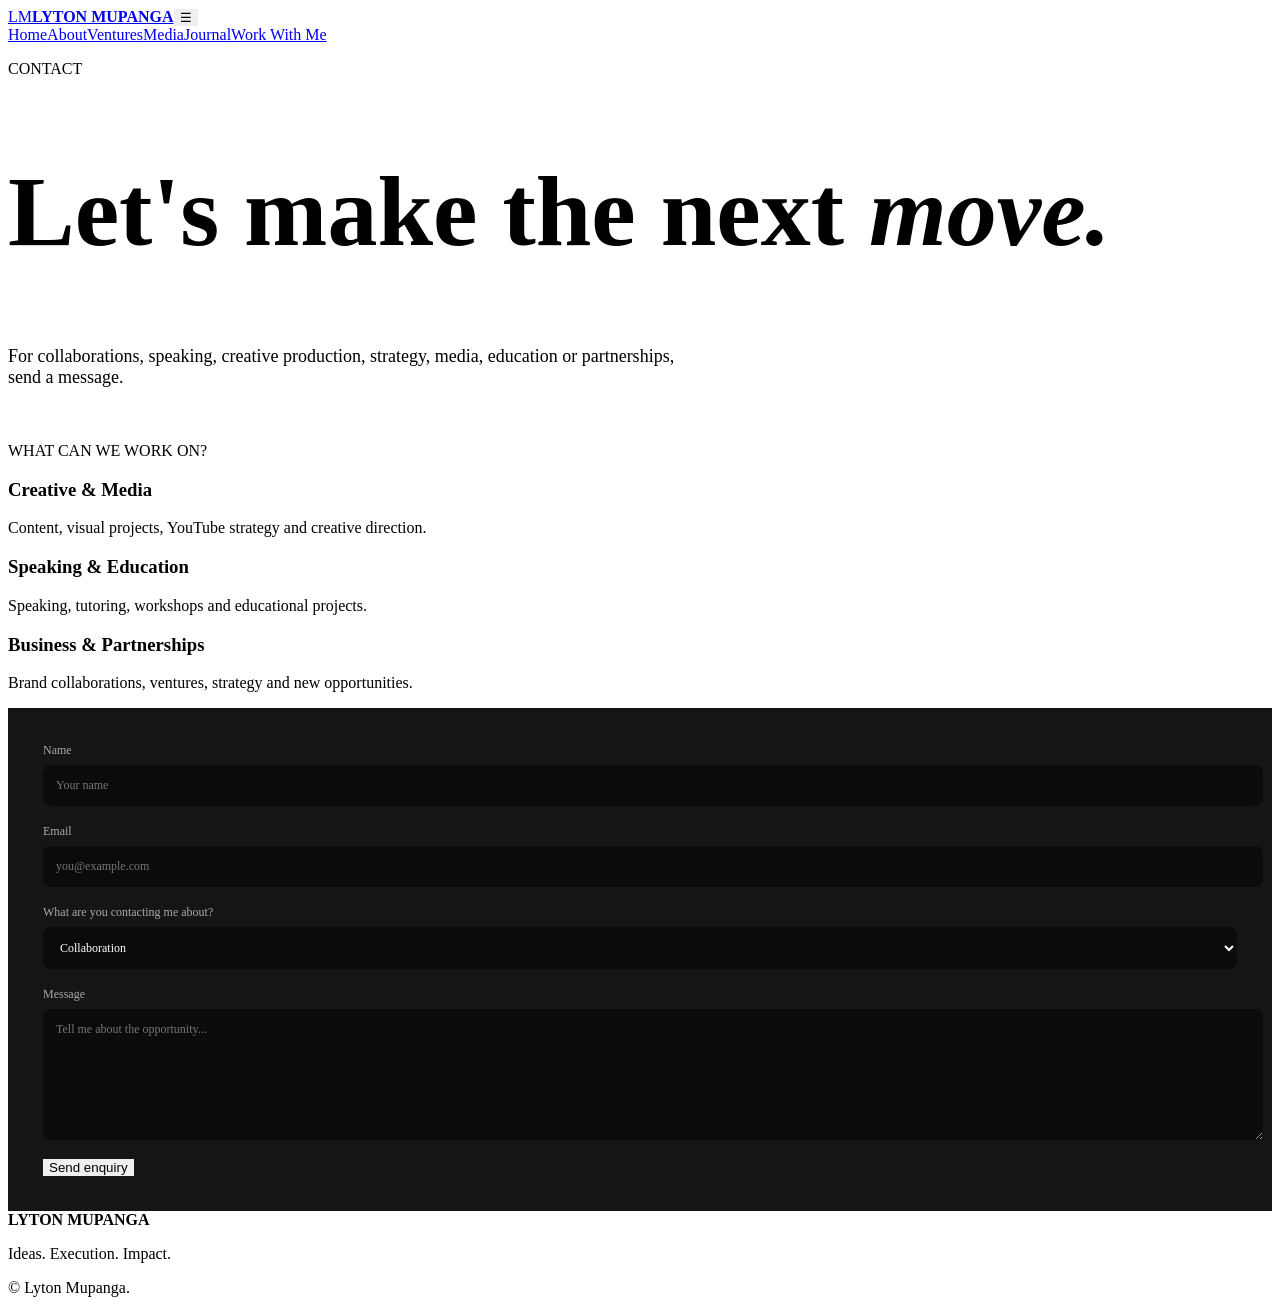
==== contact.html @ 9d6b7954 "Add files via upload" ====
<!doctype html><html lang="en"><head><meta charset="utf-8"><meta name="viewport" content="width=device-width,initial-scale=1"><title>Contact Lyton Mupanga | Work With Me</title><meta name="description" content="Contact Lyton Mupanga for speaking, creative projects, strategy, media collaborations, tutoring and partnerships."><link rel="canonical" href="https://lytonmupanga.netlify.app/contact.html"><link rel="stylesheet" href="assets/style.css"></head><body><header class="site-header"><a class="brand" href="index.html"><span>LM</span><strong>LYTON MUPANGA</strong></a><button class="menu-toggle">☰</button><nav class="nav"><a href="index.html">Home</a><a href="about.html">About</a><a href="ventures.html">Ventures</a><a href="media.html">Media</a><a href="journal.html">Journal</a><a class="active nav-cta" href="contact.html">Work With Me</a></nav></header><main><section class="section-pad"><p class="eyebrow">CONTACT</p><h1 style="font-family:'Playfair Display',serif;font-size:clamp(54px,8vw,100px);line-height:1.02">Let's make the next <em style="color:var(--gold2)">move.</em></h1><p style="max-width:700px;color:var(--muted);font-size:18px">For collaborations, speaking, creative production, strategy, media, education or partnerships, send a message.</p></section><section class="section-pad" style="padding-top:20px"><div class="journal-feature"><div><p class="eyebrow">WHAT CAN WE WORK ON?</p><div class="venture-grid" style="grid-template-columns:1fr"><div class="venture-card"><h3>Creative & Media</h3><p>Content, visual projects, YouTube strategy and creative direction.</p></div><div class="venture-card"><h3>Speaking & Education</h3><p>Speaking, tutoring, workshops and educational projects.</p></div><div class="venture-card"><h3>Business & Partnerships</h3><p>Brand collaborations, ventures, strategy and new opportunities.</p></div></div></div><form name="contact" method="POST" data-netlify="true" action="/success.html" style="background:#151518;border:1px solid var(--line);padding:35px"><input type="hidden" name="form-name" value="contact"><label>Name<input required name="name" type="text" placeholder="Your name"></label><label>Email<input required name="email" type="email" placeholder="you@example.com"></label><label>What are you contacting me about?<select name="topic"><option>Collaboration</option><option>Speaking</option><option>Creative / Media</option><option>Strategy</option><option>Education / Tutoring</option><option>Other</option></select></label><label>Message<textarea required name="message" rows="7" placeholder="Tell me about the opportunity..."></textarea></label><button class="btn btn-gold" type="submit">Send enquiry</button></form></div></section></main><footer class="footer"><div><strong>LYTON MUPANGA</strong><p>Ideas. Execution. Impact.</p></div><div class="footer-bottom"><span>© <span id="year"></span> Lyton Mupanga.</span></div></footer><style>label{display:block;font-size:12px;color:#aaa;margin-bottom:18px}input,select,textarea{display:block;width:100%;margin-top:7px;background:#0b0b0d;border:1px solid var(--line);color:white;padding:13px;border-radius:8px;font:inherit}textarea{resize:vertical}button{border:0;cursor:pointer}</style><script src="assets/script.js"></script></body></html>
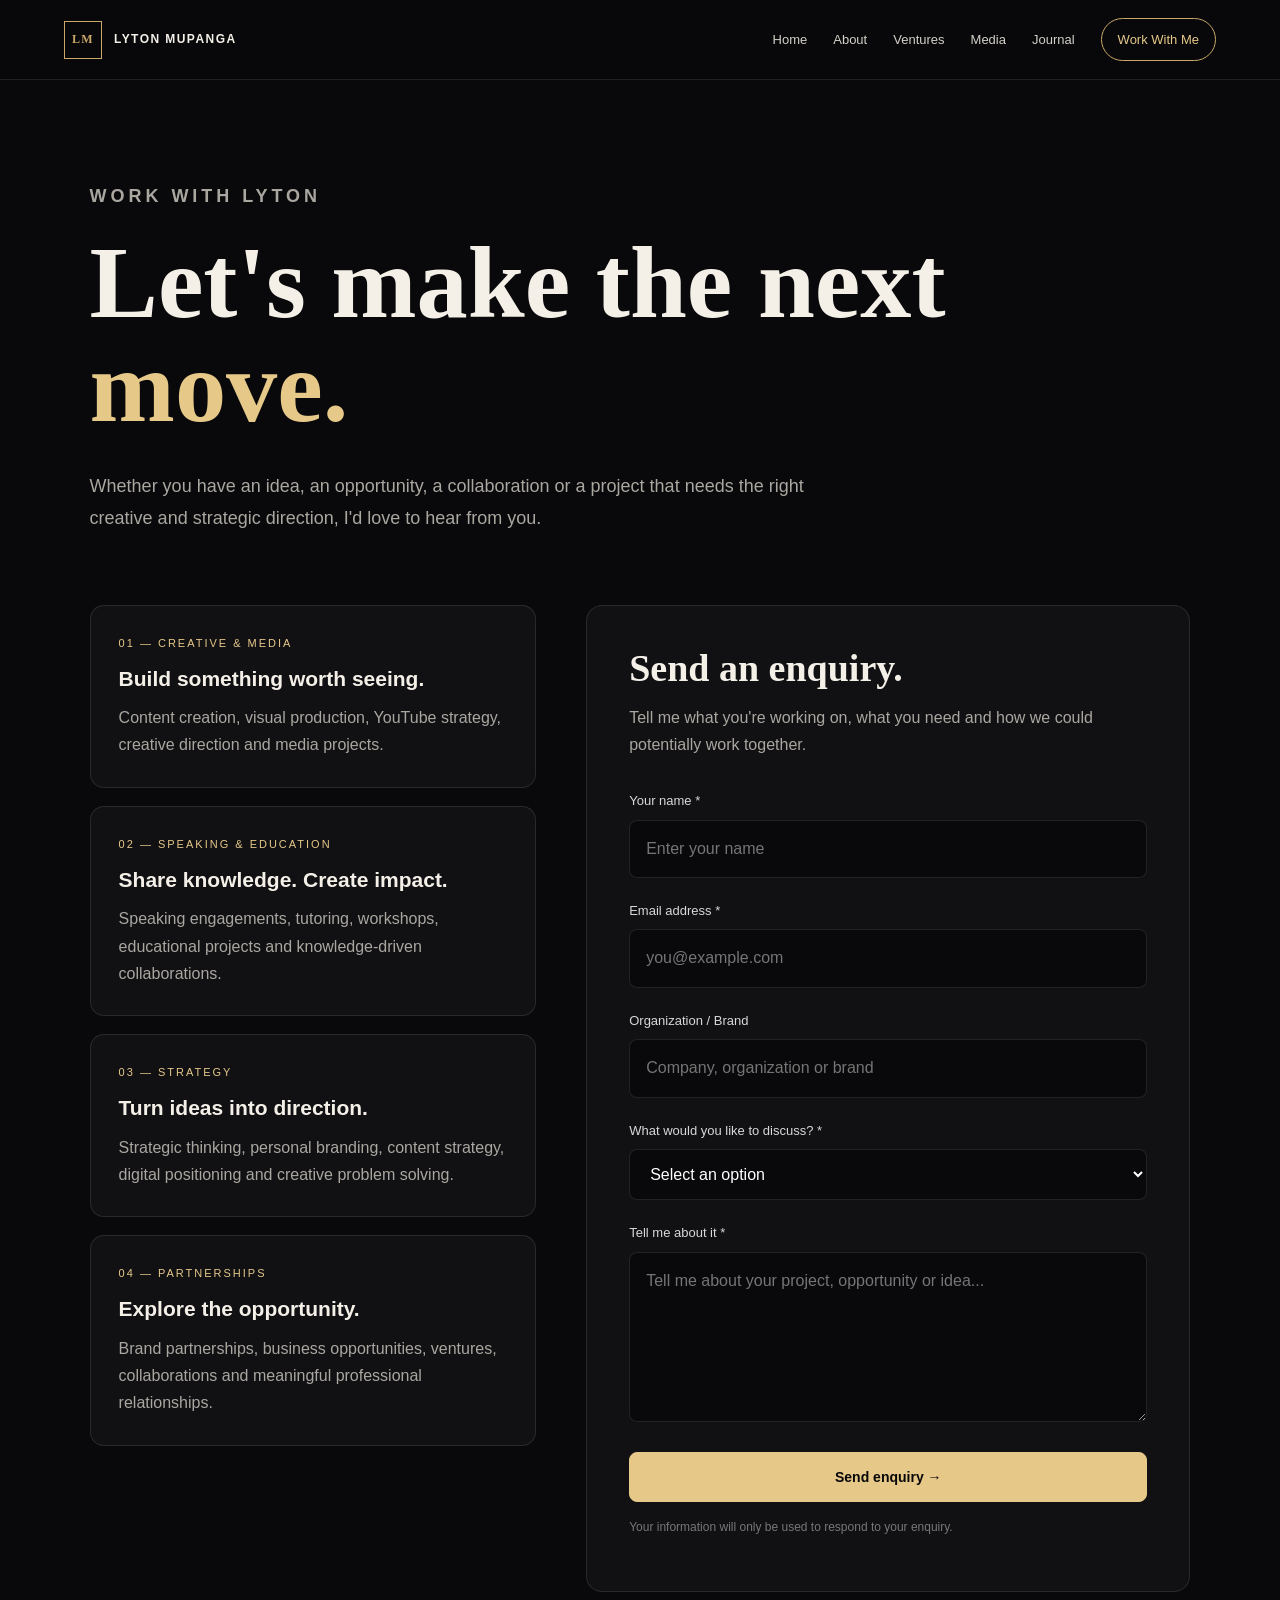
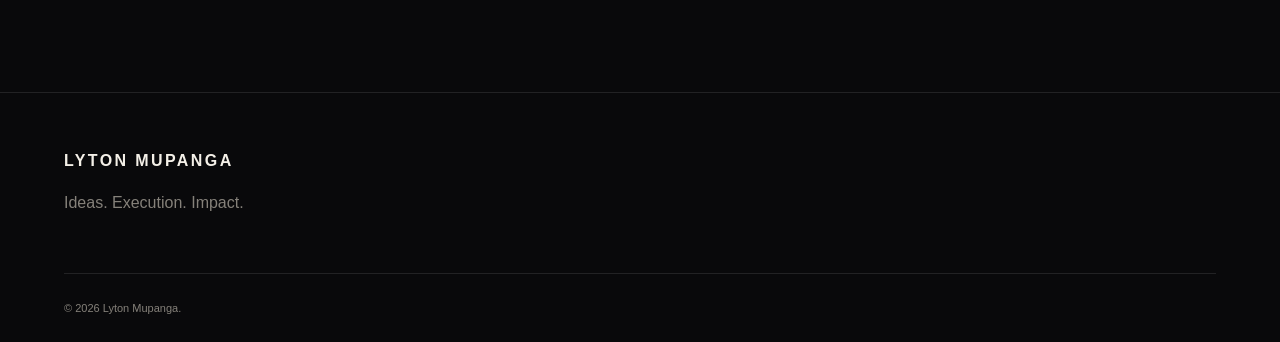
==== commit 4fd7e4d3: "Update contact.html" ====
--- a/contact.html
+++ b/contact.html
@@ -1 +1,562 @@
-<!doctype html><html lang="en"><head><meta charset="utf-8"><meta name="viewport" content="width=device-width,initial-scale=1"><title>Contact Lyton Mupanga | Work With Me</title><meta name="description" content="Contact Lyton Mupanga for speaking, creative projects, strategy, media collaborations, tutoring and partnerships."><link rel="canonical" href="https://lytonmupanga.netlify.app/contact.html"><link rel="stylesheet" href="assets/style.css"></head><body><header class="site-header"><a class="brand" href="index.html"><span>LM</span><strong>LYTON MUPANGA</strong></a><button class="menu-toggle">☰</button><nav class="nav"><a href="index.html">Home</a><a href="about.html">About</a><a href="ventures.html">Ventures</a><a href="media.html">Media</a><a href="journal.html">Journal</a><a class="active nav-cta" href="contact.html">Work With Me</a></nav></header><main><section class="section-pad"><p class="eyebrow">CONTACT</p><h1 style="font-family:'Playfair Display',serif;font-size:clamp(54px,8vw,100px);line-height:1.02">Let's make the next <em style="color:var(--gold2)">move.</em></h1><p style="max-width:700px;color:var(--muted);font-size:18px">For collaborations, speaking, creative production, strategy, media, education or partnerships, send a message.</p></section><section class="section-pad" style="padding-top:20px"><div class="journal-feature"><div><p class="eyebrow">WHAT CAN WE WORK ON?</p><div class="venture-grid" style="grid-template-columns:1fr"><div class="venture-card"><h3>Creative & Media</h3><p>Content, visual projects, YouTube strategy and creative direction.</p></div><div class="venture-card"><h3>Speaking & Education</h3><p>Speaking, tutoring, workshops and educational projects.</p></div><div class="venture-card"><h3>Business & Partnerships</h3><p>Brand collaborations, ventures, strategy and new opportunities.</p></div></div></div><form name="contact" method="POST" data-netlify="true" action="/success.html" style="background:#151518;border:1px solid var(--line);padding:35px"><input type="hidden" name="form-name" value="contact"><label>Name<input required name="name" type="text" placeholder="Your name"></label><label>Email<input required name="email" type="email" placeholder="you@example.com"></label><label>What are you contacting me about?<select name="topic"><option>Collaboration</option><option>Speaking</option><option>Creative / Media</option><option>Strategy</option><option>Education / Tutoring</option><option>Other</option></select></label><label>Message<textarea required name="message" rows="7" placeholder="Tell me about the opportunity..."></textarea></label><button class="btn btn-gold" type="submit">Send enquiry</button></form></div></section></main><footer class="footer"><div><strong>LYTON MUPANGA</strong><p>Ideas. Execution. Impact.</p></div><div class="footer-bottom"><span>© <span id="year"></span> Lyton Mupanga.</span></div></footer><style>label{display:block;font-size:12px;color:#aaa;margin-bottom:18px}input,select,textarea{display:block;width:100%;margin-top:7px;background:#0b0b0d;border:1px solid var(--line);color:white;padding:13px;border-radius:8px;font:inherit}textarea{resize:vertical}button{border:0;cursor:pointer}</style><script src="assets/script.js"></script></body></html>
+<!doctype html>
+<html lang="en">
+
+<head>
+    <meta charset="utf-8">
+    <meta name="viewport" content="width=device-width, initial-scale=1">
+
+    <title>Work With Lyton Mupanga | Enquiries & Collaborations</title>
+
+    <meta name="description"
+        content="Work with Lyton Mupanga on creative projects, media, speaking, education, strategy, partnerships and collaborations.">
+
+    <meta name="author" content="Lyton Mupanga">
+
+    <link rel="canonical" href="https://lytonmupanga.netlify.app/contact.html">
+
+    <link rel="stylesheet" href="assets/style.css">
+
+    <style>
+        .contact-page {
+            padding: 100px 7%;
+        }
+
+        .contact-intro {
+            max-width: 900px;
+            margin-bottom: 70px;
+        }
+
+        .contact-intro h1 {
+            font-family: "Playfair Display", Georgia, serif;
+            font-size: clamp(52px, 8vw, 105px);
+            line-height: 1.02;
+            margin: 15px 0 30px;
+        }
+
+        .contact-intro h1 em {
+            color: var(--gold2);
+            font-style: normal;
+        }
+
+        .contact-intro p {
+            max-width: 720px;
+            color: var(--muted);
+            font-size: 18px;
+            line-height: 1.8;
+        }
+
+        .contact-layout {
+            display: grid;
+            grid-template-columns: 0.85fr 1.15fr;
+            gap: 50px;
+            align-items: start;
+        }
+
+        .contact-info {
+            display: grid;
+            gap: 18px;
+        }
+
+        .contact-card {
+            background: #111114;
+            border: 1px solid var(--line);
+            padding: 28px;
+            border-radius: 14px;
+            transition: transform .25s ease, border-color .25s ease;
+        }
+
+        .contact-card:hover {
+            transform: translateY(-4px);
+            border-color: rgba(218, 181, 94, .55);
+        }
+
+        .contact-card span {
+            display: block;
+            color: var(--gold2);
+            font-size: 11px;
+            letter-spacing: 2px;
+            text-transform: uppercase;
+            margin-bottom: 10px;
+        }
+
+        .contact-card h3 {
+            margin: 0 0 8px;
+            font-size: 21px;
+        }
+
+        .contact-card p {
+            margin: 0;
+            color: var(--muted);
+            line-height: 1.7;
+        }
+
+        .contact-form {
+            background: #111114;
+            border: 1px solid var(--line);
+            padding: 42px;
+            border-radius: 16px;
+        }
+
+        .contact-form h2 {
+            font-family: "Playfair Display", Georgia, serif;
+            font-size: 38px;
+            margin: 0 0 10px;
+        }
+
+        .contact-form > p {
+            color: var(--muted);
+            margin-bottom: 32px;
+            line-height: 1.7;
+        }
+
+        .form-group {
+            margin-bottom: 22px;
+        }
+
+        .form-group label {
+            display: block;
+            color: #d8d8d8;
+            font-size: 13px;
+            margin-bottom: 8px;
+        }
+
+        .form-group input,
+        .form-group select,
+        .form-group textarea {
+            width: 100%;
+            box-sizing: border-box;
+            background: #09090b;
+            color: #fff;
+            border: 1px solid var(--line);
+            padding: 15px 16px;
+            border-radius: 8px;
+            font: inherit;
+            outline: none;
+            transition: border-color .2s ease, box-shadow .2s ease;
+        }
+
+        .form-group input:focus,
+        .form-group select:focus,
+        .form-group textarea:focus {
+            border-color: var(--gold2);
+            box-shadow: 0 0 0 3px rgba(218, 181, 94, .08);
+        }
+
+        .form-group textarea {
+            min-height: 170px;
+            resize: vertical;
+        }
+
+        .form-submit {
+            width: 100%;
+            padding: 16px 22px;
+            border: 1px solid var(--gold2);
+            border-radius: 8px;
+            background: var(--gold2);
+            color: #080808;
+            font-weight: 700;
+            font-size: 14px;
+            cursor: pointer;
+            transition: transform .2s ease, opacity .2s ease;
+        }
+
+        .form-submit:hover {
+            transform: translateY(-2px);
+            opacity: .92;
+        }
+
+        .form-note {
+            color: #777;
+            font-size: 12px;
+            line-height: 1.6;
+            margin-top: 16px;
+        }
+
+        @media (max-width: 900px) {
+            .contact-page {
+                padding: 75px 6%;
+            }
+
+            .contact-layout {
+                grid-template-columns: 1fr;
+            }
+
+            .contact-form {
+                padding: 28px;
+            }
+        }
+
+        @media (max-width: 600px) {
+            .contact-page {
+                padding: 55px 5%;
+            }
+
+            .contact-intro h1 {
+                font-size: clamp(48px, 15vw, 75px);
+            }
+
+            .contact-intro p {
+                font-size: 16px;
+            }
+
+            .contact-form h2 {
+                font-size: 32px;
+            }
+        }
+    </style>
+</head>
+
+<body>
+
+    <!-- HEADER -->
+    <header class="site-header">
+
+        <a class="brand" href="index.html">
+            <span>LM</span>
+            <strong>LYTON MUPANGA</strong>
+        </a>
+
+        <button class="menu-toggle" aria-label="Open navigation">
+            ☰
+        </button>
+
+        <nav class="nav">
+            <a href="index.html">Home</a>
+            <a href="about.html">About</a>
+            <a href="ventures.html">Ventures</a>
+            <a href="media.html">Media</a>
+            <a href="journal.html">Journal</a>
+            <a class="active nav-cta" href="contact.html">
+                Work With Me
+            </a>
+        </nav>
+
+    </header>
+
+
+    <!-- MAIN CONTENT -->
+    <main>
+
+        <section class="contact-page">
+
+            <!-- INTRO -->
+            <div class="contact-intro">
+
+                <p class="eyebrow">
+                    WORK WITH LYTON
+                </p>
+
+                <h1>
+                    Let's make the next
+                    <em>move.</em>
+                </h1>
+
+                <p>
+                    Whether you have an idea, an opportunity, a collaboration
+                    or a project that needs the right creative and strategic
+                    direction, I'd love to hear from you.
+                </p>
+
+            </div>
+
+
+            <!-- CONTACT AREA -->
+            <div class="contact-layout">
+
+
+                <!-- LEFT SIDE -->
+                <div class="contact-info">
+
+                    <div class="contact-card">
+
+                        <span>01 — Creative & Media</span>
+
+                        <h3>
+                            Build something worth seeing.
+                        </h3>
+
+                        <p>
+                            Content creation, visual production, YouTube
+                            strategy, creative direction and media projects.
+                        </p>
+
+                    </div>
+
+
+                    <div class="contact-card">
+
+                        <span>02 — Speaking & Education</span>
+
+                        <h3>
+                            Share knowledge. Create impact.
+                        </h3>
+
+                        <p>
+                            Speaking engagements, tutoring, workshops,
+                            educational projects and knowledge-driven
+                            collaborations.
+                        </p>
+
+                    </div>
+
+
+                    <div class="contact-card">
+
+                        <span>03 — Strategy</span>
+
+                        <h3>
+                            Turn ideas into direction.
+                        </h3>
+
+                        <p>
+                            Strategic thinking, personal branding,
+                            content strategy, digital positioning and
+                            creative problem solving.
+                        </p>
+
+                    </div>
+
+
+                    <div class="contact-card">
+
+                        <span>04 — Partnerships</span>
+
+                        <h3>
+                            Explore the opportunity.
+                        </h3>
+
+                        <p>
+                            Brand partnerships, business opportunities,
+                            ventures, collaborations and meaningful
+                            professional relationships.
+                        </p>
+
+                    </div>
+
+                </div>
+
+
+                <!-- RIGHT SIDE / FORM -->
+                <div class="contact-form">
+
+                    <h2>
+                        Send an enquiry.
+                    </h2>
+
+                    <p>
+                        Tell me what you're working on, what you need
+                        and how we could potentially work together.
+                    </p>
+
+
+                    <!-- NETLIFY FORM -->
+
+                    <form
+                        name="contact"
+                        method="POST"
+                        data-netlify="true"
+                        data-netlify-honeypot="bot-field"
+                        action="/success.html"
+                    >
+
+                        <!-- REQUIRED NETLIFY FORM IDENTIFICATION -->
+                        <input
+                            type="hidden"
+                            name="form-name"
+                            value="contact"
+                        >
+
+
+                        <!-- HONEYPOT SPAM PROTECTION -->
+                        <p style="display:none;">
+                            <label>
+                                Don't fill this out if you're human:
+                                <input name="bot-field">
+                            </label>
+                        </p>
+
+
+                        <!-- NAME -->
+                        <div class="form-group">
+
+                            <label for="name">
+                                Your name *
+                            </label>
+
+                            <input
+                                id="name"
+                                name="name"
+                                type="text"
+                                placeholder="Enter your name"
+                                autocomplete="name"
+                                required
+                            >
+
+                        </div>
+
+
+                        <!-- EMAIL -->
+                        <div class="form-group">
+
+                            <label for="email">
+                                Email address *
+                            </label>
+
+                            <input
+                                id="email"
+                                name="email"
+                                type="email"
+                                placeholder="you@example.com"
+                                autocomplete="email"
+                                required
+                            >
+
+                        </div>
+
+
+                        <!-- ORGANIZATION -->
+                        <div class="form-group">
+
+                            <label for="organization">
+                                Organization / Brand
+                            </label>
+
+                            <input
+                                id="organization"
+                                name="organization"
+                                type="text"
+                                placeholder="Company, organization or brand"
+                                autocomplete="organization"
+                            >
+
+                        </div>
+
+
+                        <!-- TOPIC -->
+                        <div class="form-group">
+
+                            <label for="topic">
+                                What would you like to discuss? *
+                            </label>
+
+                            <select
+                                id="topic"
+                                name="topic"
+                                required
+                            >
+
+                                <option value="">
+                                    Select an option
+                                </option>
+
+                                <option value="Creative & Media">
+                                    Creative & Media
+                                </option>
+
+                                <option value="Speaking">
+                                    Speaking
+                                </option>
+
+                                <option value="Education & Tutoring">
+                                    Education & Tutoring
+                                </option>
+
+                                <option value="Strategy">
+                                    Strategy
+                                </option>
+
+                                <option value="Brand Partnership">
+                                    Brand Partnership
+                                </option>
+
+                                <option value="Business Opportunity">
+                                    Business Opportunity
+                                </option>
+
+                                <option value="Other">
+                                    Other
+                                </option>
+
+                            </select>
+
+                        </div>
+
+
+                        <!-- MESSAGE -->
+                        <div class="form-group">
+
+                            <label for="message">
+                                Tell me about it *
+                            </label>
+
+                            <textarea
+                                id="message"
+                                name="message"
+                                placeholder="Tell me about your project, opportunity or idea..."
+                                required
+                            ></textarea>
+
+                        </div>
+
+
+                        <!-- SUBMIT -->
+                        <button
+                            class="form-submit"
+                            type="submit"
+                        >
+                            Send enquiry →
+                        </button>
+
+
+                        <p class="form-note">
+                            Your information will only be used to respond
+                            to your enquiry.
+                        </p>
+
+                    </form>
+
+                </div>
+
+            </div>
+
+        </section>
+
+    </main>
+
+
+    <!-- FOOTER -->
+    <footer class="footer">
+
+        <div>
+            <strong>LYTON MUPANGA</strong>
+
+            <p>
+                Ideas. Execution. Impact.
+            </p>
+        </div>
+
+        <div class="footer-bottom">
+
+            <span>
+                © <span id="year"></span>
+                Lyton Mupanga.
+            </span>
+
+        </div>
+
+    </footer>
+
+
+    <script src="assets/script.js"></script>
+
+    <script>
+        const yearElement = document.getElementById("year");
+
+        if (yearElement) {
+            yearElement.textContent = new Date().getFullYear();
+        }
+    </script>
+
+</body>
+
+</html>
--- a/assets/style.css
+++ b/assets/style.css
@@ -0,0 +1 @@
+:root{--bg:#09090b;--panel:#111114;--panel2:#16161a;--text:#f4f0e8;--muted:#aaa7a0;--gold:#c9a86a;--gold2:#e6c889;--line:rgba(255,255,255,.1);--max:1180px}*{box-sizing:border-box}html{scroll-behavior:smooth}body{margin:0;background:var(--bg);color:var(--text);font-family:"DM Sans",Arial,sans-serif;line-height:1.65}a{color:inherit;text-decoration:none}img{max-width:100%;display:block}.site-header{position:sticky;top:0;z-index:20;display:flex;align-items:center;justify-content:space-between;padding:18px 5vw;background:rgba(9,9,11,.86);backdrop-filter:blur(18px);border-bottom:1px solid var(--line)}.brand{display:flex;align-items:center;gap:12px;letter-spacing:.12em;font-size:12px}.brand span{display:grid;place-items:center;width:38px;height:38px;border:1px solid var(--gold);color:var(--gold);font-family:serif;font-weight:700}.nav{display:flex;align-items:center;gap:26px;font-size:13px}.nav a{color:#d5d1c9}.nav a:hover,.nav .active{color:var(--gold2)}.nav-cta{padding:10px 16px;border:1px solid var(--gold);border-radius:999px}.menu-toggle{display:none;background:none;border:0;color:white;font-size:24px}.section-pad{padding:105px max(5vw,24px)}.hero{max-width:var(--max);margin:auto;display:grid;grid-template-columns:1.05fr .95fr;gap:70px;align-items:center;min-height:760px}.eyebrow{font-size:11px;letter-spacing:.22em;color:var(--gold);font-weight:700;margin:0 0 18px}.hero h1,h2{font-family:"Playfair Display",Georgia,serif;line-height:1.06;margin:0}.hero h1{font-size:clamp(54px,7vw,92px);max-width:760px}.hero h1 em,h2 em{color:var(--gold2);font-style:normal}.hero-lead{font-size:18px;color:#c3c0b8;max-width:690px;margin:28px 0}.button-row{display:flex;gap:12px;flex-wrap:wrap}.btn{display:inline-flex;padding:13px 20px;border-radius:999px;font-weight:700;font-size:13px;transition:.25s}.btn-gold{background:var(--gold);color:#111}.btn-gold:hover{transform:translateY(-2px);background:var(--gold2)}.btn-ghost{border:1px solid var(--line)}.btn-ghost:hover{border-color:var(--gold);color:var(--gold2)}.micro-proof{display:flex;gap:24px;flex-wrap:wrap;color:#77736c;font-size:11px;margin-top:30px}.hero-visual{position:relative}.portrait-frame{padding:13px;border:1px solid rgba(201,168,106,.5);background:linear-gradient(135deg,#19191d,#0d0d0f);box-shadow:0 35px 80px rgba(0,0,0,.5)}.portrait-frame img{width:100%;aspect-ratio:4/5;object-fit:cover}.floating-card{position:absolute;left:-30px;bottom:45px;background:#17171a;border:1px solid var(--line);padding:16px 20px;min-width:180px;box-shadow:0 20px 50px #0008}.floating-card span,.floating-card small{display:block;color:#85817a;font-size:10px}.floating-card strong{display:block;font-family:serif;font-size:22px;color:var(--gold2)}.floating-card.second{left:auto;right:-30px;bottom:auto;top:50px}.ticker{display:flex;justify-content:space-around;gap:20px;flex-wrap:wrap;padding:18px 5vw;border-block:1px solid var(--line);font-size:10px;letter-spacing:.18em;color:#77736c}.intro-grid,.section-head{max-width:var(--max);margin:auto;display:grid;grid-template-columns:1fr 1fr;gap:80px}.intro-grid h2,.section-head h2{font-size:clamp(40px,5vw,64px)}.intro-grid p:not(.eyebrow),.section-head>p{color:var(--muted);font-size:17px}.text-link{display:inline-block;color:var(--gold2);margin-top:18px;font-weight:700;font-size:13px}.dark-panel{background:var(--panel);border-block:1px solid var(--line)}.section-head{margin-bottom:45px}.card-grid{max-width:var(--max);margin:auto;display:grid;gap:1px;background:var(--line)}.card-grid.four{grid-template-columns:repeat(4,1fr)}.service-card{background:var(--panel);padding:35px;min-height:300px}.service-card span,.venture-card span{color:var(--gold);font-size:11px}.service-card h3{font-family:"Playfair Display",serif;font-size:26px}.service-card p,.venture-card p{color:var(--muted)}.venture-grid{max-width:var(--max);margin:auto;display:grid;grid-template-columns:repeat(2,1fr);gap:16px}.venture-card{padding:35px;background:linear-gradient(145deg,#17171a,#0f0f11);border:1px solid var(--line);min-height:190px;transition:.25s}.venture-card:hover{transform:translateY(-4px);border-color:#6c5a3c}.venture-card h3{font-family:"Playfair Display",serif;font-size:26px;margin:15px 0 5px}.journal-feature{max-width:var(--max);margin:auto;display:grid;grid-template-columns:1fr 1fr;gap:30px;align-items:stretch}.feature-copy{padding:30px 0}.feature-copy h2{font-size:clamp(42px,5vw,64px)}.feature-copy p:not(.eyebrow){color:var(--muted);max-width:550px;margin:24px 0 30px}.featured-article{padding:50px;background:#e7e0d1;color:#171514;min-height:320px;display:flex;flex-direction:column;justify-content:center}.featured-article span{font-size:10px;letter-spacing:.2em}.featured-article h3{font-family:"Playfair Display",serif;font-size:44px;margin:14px 0}.featured-article p{color:#5f5a52}.featured-article a{font-weight:700;color:#7a5e2d}.gallery-section{background:#0d0d0f}.gallery-grid{max-width:var(--max);margin:auto;display:grid;grid-template-columns:repeat(3,1fr);gap:14px}.gallery-grid figure{margin:0;overflow:hidden;background:#161619;min-height:260px}.gallery-grid img{width:100%;height:100%;min-height:260px;object-fit:cover;transition:.5s}.gallery-grid figure:hover img{transform:scale(1.04)}.cta-panel{text-align:center;max-width:var(--max);margin:auto}.cta-panel h2{font-size:clamp(45px,6vw,72px);max-width:800px;margin:0 auto}.cta-panel p:not(.eyebrow){color:var(--muted);max-width:620px;margin:24px auto 30px}.footer{border-top:1px solid var(--line);padding:55px 5vw 25px;display:grid;grid-template-columns:1fr 1fr;gap:40px;color:#85817a}.footer strong{color:var(--text);letter-spacing:.15em}.footer-links{display:flex;justify-content:flex-end;gap:20px;flex-wrap:wrap;font-size:13px}.footer-links a:hover,.footer-bottom a:hover{color:var(--gold2)}.footer-bottom{grid-column:1/-1;padding-top:25px;border-top:1px solid var(--line);display:flex;justify-content:space-between;font-size:11px}.reveal{animation:rise .8s ease both}@keyframes rise{from{opacity:0;transform:translateY(20px)}to{opacity:1;transform:none}}@media(max-width:900px){.nav{display:none;position:absolute;top:75px;left:0;right:0;background:#0c0c0e;padding:25px;flex-direction:column;align-items:flex-start;border-bottom:1px solid var(--line)}.nav.open{display:flex}.menu-toggle{display:block}.hero,.intro-grid,.section-head,.journal-feature{grid-template-columns:1fr}.hero{min-height:auto;padding-top:75px}.hero-visual{max-width:650px;margin:auto}.card-grid.four{grid-template-columns:1fr 1fr}.gallery-grid{grid-template-columns:1fr 1fr}.floating-card{left:0}.floating-card.second{right:0}.footer{grid-template-columns:1fr}.footer-links{justify-content:flex-start}.footer-bottom{grid-column:auto}}@media(max-width:560px){.section-pad{padding:75px 20px}.hero h1{font-size:52px}.hero-lead{font-size:16px}.card-grid.four,.venture-grid,.gallery-grid{grid-template-columns:1fr}.service-card{min-height:auto}.floating-card{position:relative;left:auto!important;right:auto!important;top:auto!important;bottom:auto!important;margin-top:12px}.footer-bottom{flex-direction:column;gap:12px}.site-header{padding:14px 20px}}
